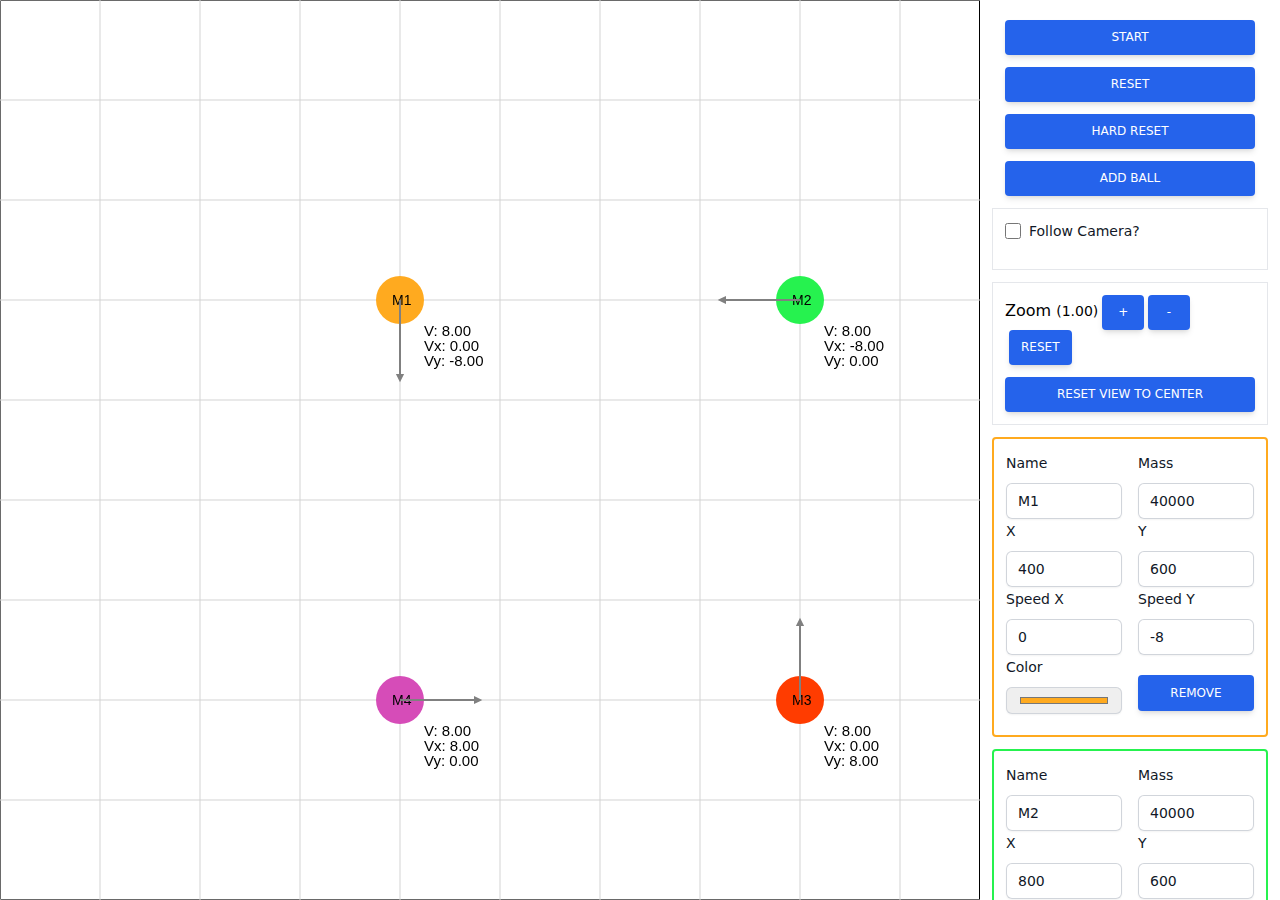
==== gravity/index.html @ d094443c "Możliwość przesuwania widoku za pomocą draga" ====
<!DOCTYPE html>
<html lang="en">

<head>
  <!-- Google tag (gtag.js) -->
  <script async src="https://www.googletagmanager.com/gtag/js?id=G-MB088VB3B2"></script>
  <script>
    window.dataLayer = window.dataLayer || [];
    function gtag() { dataLayer.push(arguments); }
    gtag('js', new Date());

    gtag('config', 'G-MB088VB3B2');
  </script>
  <meta charset="UTF-8" />
  <link rel="icon" type="image/svg+xml" href="favicon.ico" />
  <meta name="viewport" content="width=device-width, initial-scale=1.0" />
  <title>Gravity</title>
  <script type="module" crossorigin src="assets/index-681dcdbd.js"></script>
  <link rel="stylesheet" href="assets/index-9060a03f.css">
</head>

<body>
  <div id="root"></div>

</body>

</html>
---- gravity/assets/index-9060a03f.css ----
#root{display:flex;position:absolute;height:100%}*,:before,:after{box-sizing:border-box;border-width:0;border-style:solid;border-color:#e5e7eb}:before,:after{--tw-content: ""}html{line-height:1.5;-webkit-text-size-adjust:100%;-moz-tab-size:4;-o-tab-size:4;tab-size:4;font-family:ui-sans-serif,system-ui,-apple-system,BlinkMacSystemFont,Segoe UI,Roboto,Helvetica Neue,Arial,Noto Sans,sans-serif,"Apple Color Emoji","Segoe UI Emoji",Segoe UI Symbol,"Noto Color Emoji";font-feature-settings:normal;font-variation-settings:normal}body{margin:0;line-height:inherit}hr{height:0;color:inherit;border-top-width:1px}abbr:where([title]){-webkit-text-decoration:underline dotted;text-decoration:underline dotted}h1,h2,h3,h4,h5,h6{font-size:inherit;font-weight:inherit}a{color:inherit;text-decoration:inherit}b,strong{font-weight:bolder}code,kbd,samp,pre{font-family:ui-monospace,SFMono-Regular,Menlo,Monaco,Consolas,Liberation Mono,Courier New,monospace;font-size:1em}small{font-size:80%}sub,sup{font-size:75%;line-height:0;position:relative;vertical-align:baseline}sub{bottom:-.25em}sup{top:-.5em}table{text-indent:0;border-color:inherit;border-collapse:collapse}button,input,optgroup,select,textarea{font-family:inherit;font-feature-settings:inherit;font-variation-settings:inherit;font-size:100%;font-weight:inherit;line-height:inherit;color:inherit;margin:0;padding:0}button,select{text-transform:none}button,[type=button],[type=reset],[type=submit]{-webkit-appearance:button;background-color:transparent;background-image:none}:-moz-focusring{outline:auto}:-moz-ui-invalid{box-shadow:none}progress{vertical-align:baseline}::-webkit-inner-spin-button,::-webkit-outer-spin-button{height:auto}[type=search]{-webkit-appearance:textfield;outline-offset:-2px}::-webkit-search-decoration{-webkit-appearance:none}::-webkit-file-upload-button{-webkit-appearance:button;font:inherit}summary{display:list-item}blockquote,dl,dd,h1,h2,h3,h4,h5,h6,hr,figure,p,pre{margin:0}fieldset{margin:0;padding:0}legend{padding:0}ol,ul,menu{list-style:none;margin:0;padding:0}dialog{padding:0}textarea{resize:vertical}input::-moz-placeholder,textarea::-moz-placeholder{opacity:1;color:#9ca3af}input::placeholder,textarea::placeholder{opacity:1;color:#9ca3af}button,[role=button]{cursor:pointer}:disabled{cursor:default}img,svg,video,canvas,audio,iframe,embed,object{display:block;vertical-align:middle}img,video{max-width:100%;height:auto}[hidden]{display:none}*,:before,:after{--tw-border-spacing-x: 0;--tw-border-spacing-y: 0;--tw-translate-x: 0;--tw-translate-y: 0;--tw-rotate: 0;--tw-skew-x: 0;--tw-skew-y: 0;--tw-scale-x: 1;--tw-scale-y: 1;--tw-pan-x: ;--tw-pan-y: ;--tw-pinch-zoom: ;--tw-scroll-snap-strictness: proximity;--tw-gradient-from-position: ;--tw-gradient-via-position: ;--tw-gradient-to-position: ;--tw-ordinal: ;--tw-slashed-zero: ;--tw-numeric-figure: ;--tw-numeric-spacing: ;--tw-numeric-fraction: ;--tw-ring-inset: ;--tw-ring-offset-width: 0px;--tw-ring-offset-color: #fff;--tw-ring-color: rgb(59 130 246 / .5);--tw-ring-offset-shadow: 0 0 #0000;--tw-ring-shadow: 0 0 #0000;--tw-shadow: 0 0 #0000;--tw-shadow-colored: 0 0 #0000;--tw-blur: ;--tw-brightness: ;--tw-contrast: ;--tw-grayscale: ;--tw-hue-rotate: ;--tw-invert: ;--tw-saturate: ;--tw-sepia: ;--tw-drop-shadow: ;--tw-backdrop-blur: ;--tw-backdrop-brightness: ;--tw-backdrop-contrast: ;--tw-backdrop-grayscale: ;--tw-backdrop-hue-rotate: ;--tw-backdrop-invert: ;--tw-backdrop-opacity: ;--tw-backdrop-saturate: ;--tw-backdrop-sepia: }::backdrop{--tw-border-spacing-x: 0;--tw-border-spacing-y: 0;--tw-translate-x: 0;--tw-translate-y: 0;--tw-rotate: 0;--tw-skew-x: 0;--tw-skew-y: 0;--tw-scale-x: 1;--tw-scale-y: 1;--tw-pan-x: ;--tw-pan-y: ;--tw-pinch-zoom: ;--tw-scroll-snap-strictness: proximity;--tw-gradient-from-position: ;--tw-gradient-via-position: ;--tw-gradient-to-position: ;--tw-ordinal: ;--tw-slashed-zero: ;--tw-numeric-figure: ;--tw-numeric-spacing: ;--tw-numeric-fraction: ;--tw-ring-inset: ;--tw-ring-offset-width: 0px;--tw-ring-offset-color: #fff;--tw-ring-color: rgb(59 130 246 / .5);--tw-ring-offset-shadow: 0 0 #0000;--tw-ring-shadow: 0 0 #0000;--tw-shadow: 0 0 #0000;--tw-shadow-colored: 0 0 #0000;--tw-blur: ;--tw-brightness: ;--tw-contrast: ;--tw-grayscale: ;--tw-hue-rotate: ;--tw-invert: ;--tw-saturate: ;--tw-sepia: ;--tw-drop-shadow: ;--tw-backdrop-blur: ;--tw-backdrop-brightness: ;--tw-backdrop-contrast: ;--tw-backdrop-grayscale: ;--tw-backdrop-hue-rotate: ;--tw-backdrop-invert: ;--tw-backdrop-opacity: ;--tw-backdrop-saturate: ;--tw-backdrop-sepia: }.m-3{margin:.75rem}.mb-3{margin-bottom:.75rem}.mb-4{margin-bottom:1rem}.ml-1{margin-left:.25rem}.ml-2{margin-left:.5rem}.mr-2{margin-right:.5rem}.ms-2{margin-inline-start:.5rem}.mt-2{margin-top:.5rem}.mt-3{margin-top:.75rem}.block{display:block}.inline-block{display:inline-block}.flex{display:flex}.grid{display:grid}.h-4{height:1rem}.h-9{height:2.25rem}.h-full{height:100%}.w-1\/4{width:25%}.w-1\/6{width:16.666667%}.w-4{width:1rem}.w-5\/6{width:83.333333%}.w-full{width:100%}.grid-cols-2{grid-template-columns:repeat(2,minmax(0,1fr))}.grid-rows-4{grid-template-rows:repeat(4,minmax(0,1fr))}.items-center{align-items:center}.self-end{align-self:flex-end}.overflow-auto{overflow:auto}.rounded{border-radius:.25rem}.rounded-md{border-radius:.375rem}.border{border-width:1px}.border-0{border-width:0px}.border-2{border-width:2px}.border-gray-300{--tw-border-opacity: 1;border-color:rgb(209 213 219 / var(--tw-border-opacity))}.bg-blue-600{--tw-bg-opacity: 1;background-color:rgb(37 99 235 / var(--tw-bg-opacity))}.bg-gray-100{--tw-bg-opacity: 1;background-color:rgb(243 244 246 / var(--tw-bg-opacity))}.p-3{padding:.75rem}.px-2{padding-left:.5rem;padding-right:.5rem}.py-1{padding-top:.25rem;padding-bottom:.25rem}.py-1\.5{padding-top:.375rem;padding-bottom:.375rem}.py-2{padding-top:.5rem;padding-bottom:.5rem}.py-2\.5{padding-top:.625rem;padding-bottom:.625rem}.pt-5{padding-top:1.25rem}.text-center{text-align:center}.text-sm{font-size:.875rem;line-height:1.25rem}.text-xs{font-size:.75rem;line-height:1rem}.font-medium{font-weight:500}.uppercase{text-transform:uppercase}.leading-6{line-height:1.5rem}.leading-tight{line-height:1.25}.text-blue-600{--tw-text-opacity: 1;color:rgb(37 99 235 / var(--tw-text-opacity))}.text-gray-900{--tw-text-opacity: 1;color:rgb(17 24 39 / var(--tw-text-opacity))}.text-white{--tw-text-opacity: 1;color:rgb(255 255 255 / var(--tw-text-opacity))}.shadow-md{--tw-shadow: 0 4px 6px -1px rgb(0 0 0 / .1), 0 2px 4px -2px rgb(0 0 0 / .1);--tw-shadow-colored: 0 4px 6px -1px var(--tw-shadow-color), 0 2px 4px -2px var(--tw-shadow-color);box-shadow:var(--tw-ring-offset-shadow, 0 0 #0000),var(--tw-ring-shadow, 0 0 #0000),var(--tw-shadow)}.shadow-sm{--tw-shadow: 0 1px 2px 0 rgb(0 0 0 / .05);--tw-shadow-colored: 0 1px 2px 0 var(--tw-shadow-color);box-shadow:var(--tw-ring-offset-shadow, 0 0 #0000),var(--tw-ring-shadow, 0 0 #0000),var(--tw-shadow)}.ring-1{--tw-ring-offset-shadow: var(--tw-ring-inset) 0 0 0 var(--tw-ring-offset-width) var(--tw-ring-offset-color);--tw-ring-shadow: var(--tw-ring-inset) 0 0 0 calc(1px + var(--tw-ring-offset-width)) var(--tw-ring-color);box-shadow:var(--tw-ring-offset-shadow),var(--tw-ring-shadow),var(--tw-shadow, 0 0 #0000)}.ring-inset{--tw-ring-inset: inset}.ring-gray-300{--tw-ring-opacity: 1;--tw-ring-color: rgb(209 213 219 / var(--tw-ring-opacity))}.transition{transition-property:color,background-color,border-color,text-decoration-color,fill,stroke,opacity,box-shadow,transform,filter,-webkit-backdrop-filter;transition-property:color,background-color,border-color,text-decoration-color,fill,stroke,opacity,box-shadow,transform,filter,backdrop-filter;transition-property:color,background-color,border-color,text-decoration-color,fill,stroke,opacity,box-shadow,transform,filter,backdrop-filter,-webkit-backdrop-filter;transition-timing-function:cubic-bezier(.4,0,.2,1);transition-duration:.15s}.duration-150{transition-duration:.15s}.ease-in-out{transition-timing-function:cubic-bezier(.4,0,.2,1)}.placeholder\:text-gray-400::-moz-placeholder{--tw-text-opacity: 1;color:rgb(156 163 175 / var(--tw-text-opacity))}.placeholder\:text-gray-400::placeholder{--tw-text-opacity: 1;color:rgb(156 163 175 / var(--tw-text-opacity))}.hover\:bg-blue-700:hover{--tw-bg-opacity: 1;background-color:rgb(29 78 216 / var(--tw-bg-opacity))}.hover\:shadow-lg:hover{--tw-shadow: 0 10px 15px -3px rgb(0 0 0 / .1), 0 4px 6px -4px rgb(0 0 0 / .1);--tw-shadow-colored: 0 10px 15px -3px var(--tw-shadow-color), 0 4px 6px -4px var(--tw-shadow-color);box-shadow:var(--tw-ring-offset-shadow, 0 0 #0000),var(--tw-ring-shadow, 0 0 #0000),var(--tw-shadow)}.focus\:bg-blue-700:focus{--tw-bg-opacity: 1;background-color:rgb(29 78 216 / var(--tw-bg-opacity))}.focus\:shadow-lg:focus{--tw-shadow: 0 10px 15px -3px rgb(0 0 0 / .1), 0 4px 6px -4px rgb(0 0 0 / .1);--tw-shadow-colored: 0 10px 15px -3px var(--tw-shadow-color), 0 4px 6px -4px var(--tw-shadow-color);box-shadow:var(--tw-ring-offset-shadow, 0 0 #0000),var(--tw-ring-shadow, 0 0 #0000),var(--tw-shadow)}.focus\:outline-none:focus{outline:2px solid transparent;outline-offset:2px}.focus\:ring-0:focus{--tw-ring-offset-shadow: var(--tw-ring-inset) 0 0 0 var(--tw-ring-offset-width) var(--tw-ring-offset-color);--tw-ring-shadow: var(--tw-ring-inset) 0 0 0 calc(0px + var(--tw-ring-offset-width)) var(--tw-ring-color);box-shadow:var(--tw-ring-offset-shadow),var(--tw-ring-shadow),var(--tw-shadow, 0 0 #0000)}.focus\:ring-2:focus{--tw-ring-offset-shadow: var(--tw-ring-inset) 0 0 0 var(--tw-ring-offset-width) var(--tw-ring-offset-color);--tw-ring-shadow: var(--tw-ring-inset) 0 0 0 calc(2px + var(--tw-ring-offset-width)) var(--tw-ring-color);box-shadow:var(--tw-ring-offset-shadow),var(--tw-ring-shadow),var(--tw-shadow, 0 0 #0000)}.focus\:ring-inset:focus{--tw-ring-inset: inset}.focus\:ring-blue-500:focus{--tw-ring-opacity: 1;--tw-ring-color: rgb(59 130 246 / var(--tw-ring-opacity))}.focus\:ring-indigo-600:focus{--tw-ring-opacity: 1;--tw-ring-color: rgb(79 70 229 / var(--tw-ring-opacity))}.active\:bg-blue-800:active{--tw-bg-opacity: 1;background-color:rgb(30 64 175 / var(--tw-bg-opacity))}.active\:shadow-lg:active{--tw-shadow: 0 10px 15px -3px rgb(0 0 0 / .1), 0 4px 6px -4px rgb(0 0 0 / .1);--tw-shadow-colored: 0 10px 15px -3px var(--tw-shadow-color), 0 4px 6px -4px var(--tw-shadow-color);box-shadow:var(--tw-ring-offset-shadow, 0 0 #0000),var(--tw-ring-shadow, 0 0 #0000),var(--tw-shadow)}.disabled\:bg-gray-400:disabled{--tw-bg-opacity: 1;background-color:rgb(156 163 175 / var(--tw-bg-opacity))}@media (prefers-color-scheme: dark){.dark\:border-gray-600{--tw-border-opacity: 1;border-color:rgb(75 85 99 / var(--tw-border-opacity))}.dark\:bg-gray-700{--tw-bg-opacity: 1;background-color:rgb(55 65 81 / var(--tw-bg-opacity))}.dark\:text-gray-300{--tw-text-opacity: 1;color:rgb(209 213 219 / var(--tw-text-opacity))}.dark\:ring-offset-gray-800{--tw-ring-offset-color: #1f2937}.dark\:focus\:ring-blue-600:focus{--tw-ring-opacity: 1;--tw-ring-color: rgb(37 99 235 / var(--tw-ring-opacity))}}@media (min-width: 640px){.sm\:text-sm{font-size:.875rem;line-height:1.25rem}.sm\:leading-6{line-height:1.5rem}}
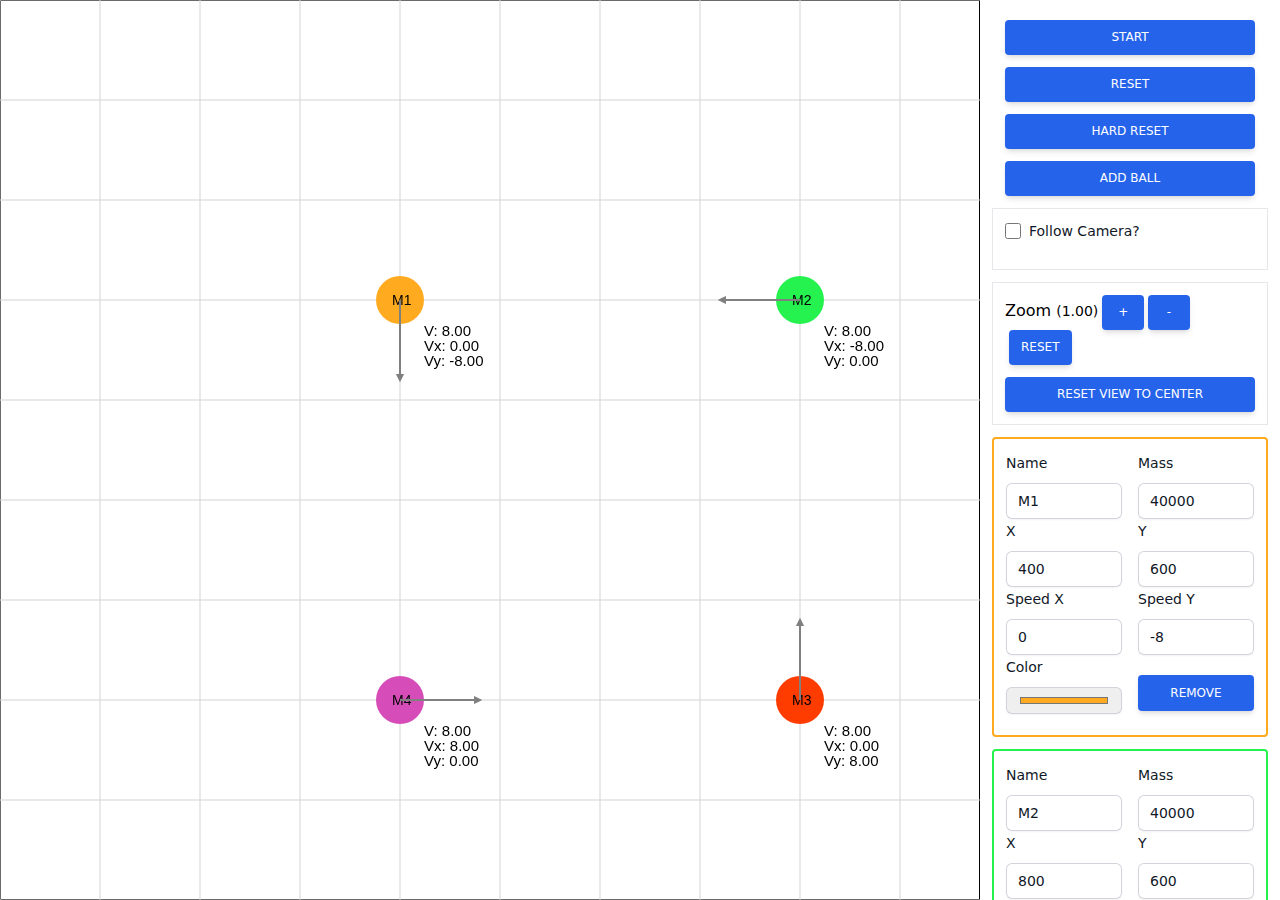
==== commit 7691022e: "Poprawienie inicjalizację stanu (wczytywanie zapisanego i domyślny)" ====
--- a/gravity/index.html
+++ b/gravity/index.html
@@ -15,7 +15,7 @@
   <link rel="icon" type="image/svg+xml" href="favicon.ico" />
   <meta name="viewport" content="width=device-width, initial-scale=1.0" />
   <title>Gravity</title>
-  <script type="module" crossorigin src="assets/index-681dcdbd.js"></script>
+  <script type="module" crossorigin src="assets/index-2cfecb23.js"></script>
   <link rel="stylesheet" href="assets/index-9060a03f.css">
 </head>
 
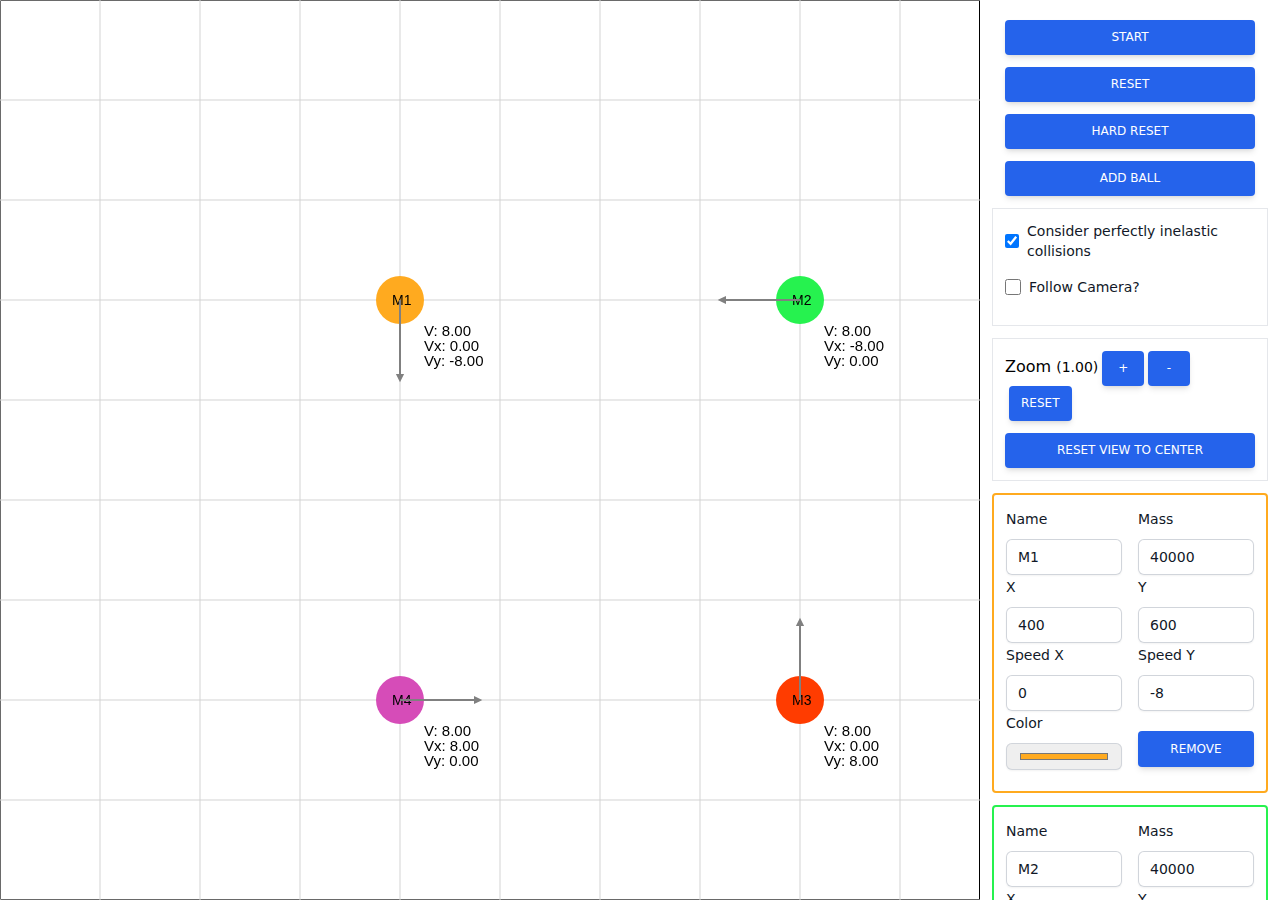
==== commit a1320917: "Uwzględnianie kolizji jako idealnie niestp©żyste zderzenia" ====
--- a/gravity/index.html
+++ b/gravity/index.html
@@ -15,7 +15,7 @@
   <link rel="icon" type="image/svg+xml" href="favicon.ico" />
   <meta name="viewport" content="width=device-width, initial-scale=1.0" />
   <title>Gravity</title>
-  <script type="module" crossorigin src="assets/index-2cfecb23.js"></script>
+  <script type="module" crossorigin src="assets/index-56421a96.js"></script>
   <link rel="stylesheet" href="assets/index-9060a03f.css">
 </head>
 
